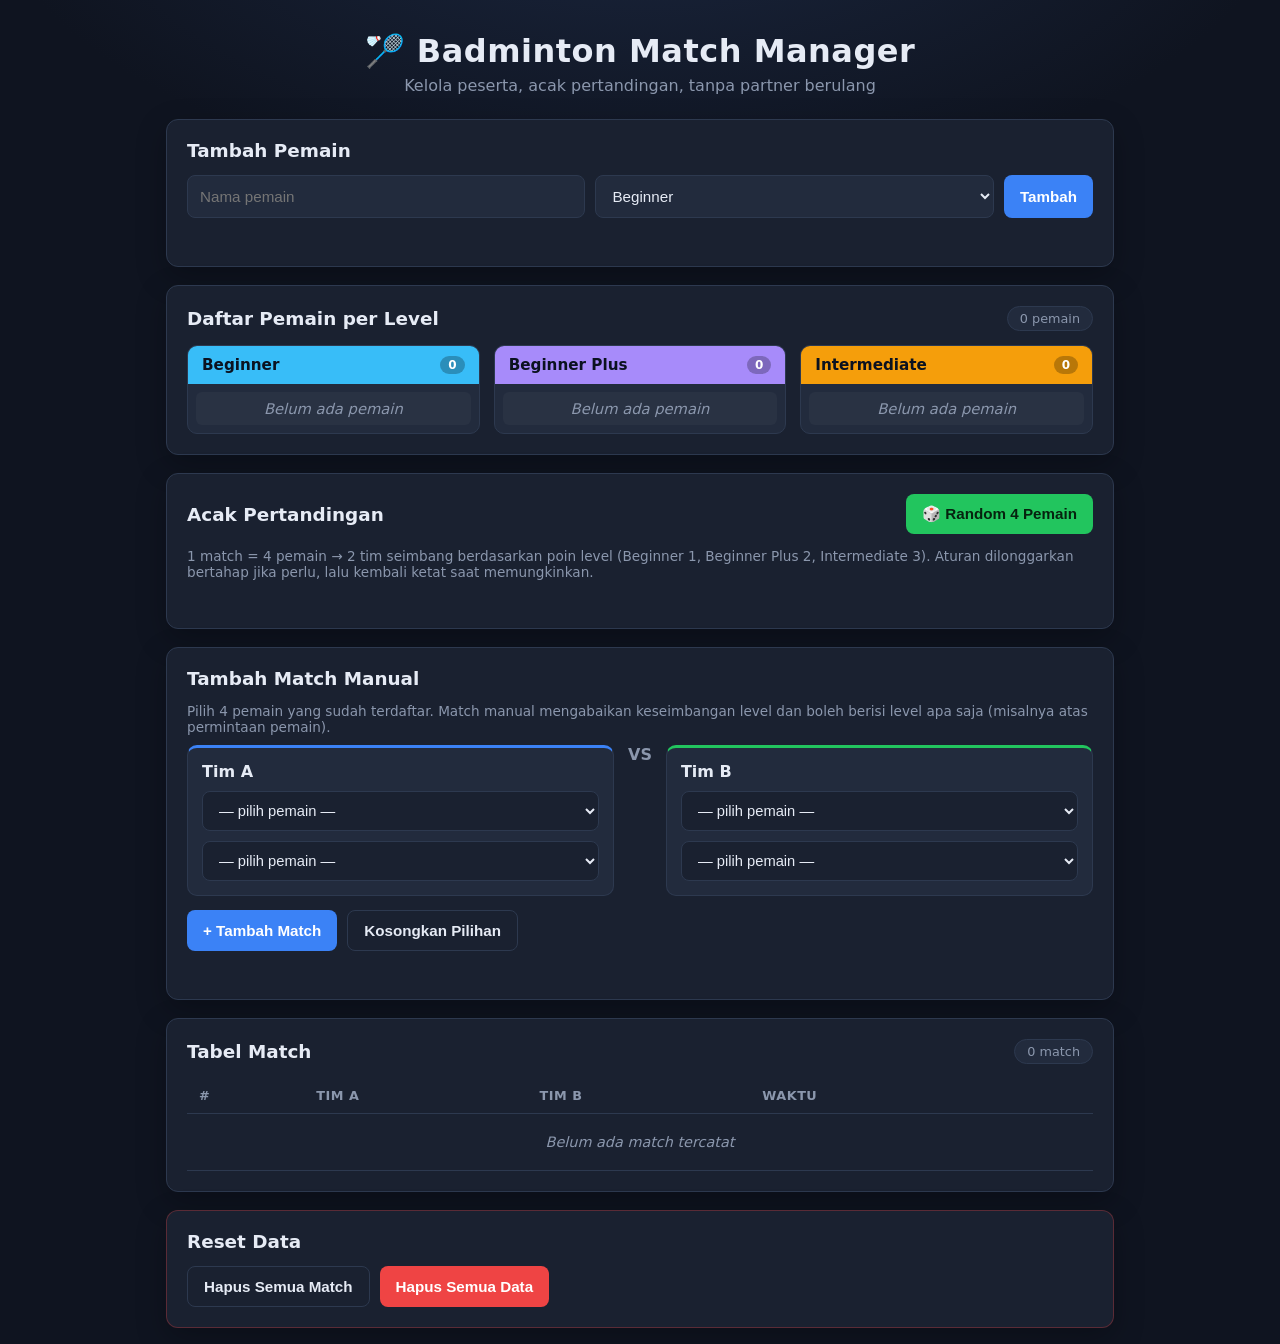
==== badminton.html @ 167b648d "Add files via upload" ====
<!DOCTYPE html>
<html lang="id">
<head>
  <meta charset="UTF-8" />
  <meta name="viewport" content="width=device-width, initial-scale=1.0" />
  <title>Badminton Match Manager</title>
  <style>
:root {
  --bg: #0f1420;
  --card: #1a2130;
  --card-2: #222b3d;
  --border: #2d394f;
  --text: #e6ebf5;
  --muted: #8b97ad;
  --primary: #3b82f6;
  --primary-dark: #2563eb;
  --accent: #22c55e;
  --accent-dark: #16a34a;
  --danger: #ef4444;
  --beginner: #38bdf8;
  --beginner-plus: #a78bfa;
  --intermediate: #f59e0b;
  --radius: 12px;
}

* { box-sizing: border-box; }

body {
  margin: 0;
  font-family: "Segoe UI", system-ui, -apple-system, sans-serif;
  background: radial-gradient(1200px 600px at 50% -10%, #1b2740 0%, var(--bg) 55%);
  color: var(--text);
  min-height: 100vh;
}

.app-header {
  text-align: center;
  padding: 32px 16px 8px;
}
.app-header h1 {
  margin: 0;
  font-size: 2rem;
  letter-spacing: 0.5px;
}
.subtitle {
  color: var(--muted);
  margin: 6px 0 0;
}

.container {
  max-width: 980px;
  margin: 0 auto;
  padding: 16px;
  display: flex;
  flex-direction: column;
  gap: 18px;
}

.card {
  background: var(--card);
  border: 1px solid var(--border);
  border-radius: var(--radius);
  padding: 20px;
  box-shadow: 0 10px 30px rgba(0, 0, 0, 0.25);
}
.card h2 {
  margin: 0 0 14px;
  font-size: 1.15rem;
}

.section-head {
  display: flex;
  align-items: center;
  justify-content: space-between;
  gap: 12px;
  flex-wrap: wrap;
  margin-bottom: 14px;
}
.section-head h2 { margin: 0; }

/* ---------- Form ---------- */
.player-form {
  display: flex;
  gap: 10px;
  flex-wrap: wrap;
}
.player-form input,
.player-form select {
  flex: 1 1 180px;
  padding: 11px 12px;
  border-radius: 8px;
  border: 1px solid var(--border);
  background: var(--card-2);
  color: var(--text);
  font-size: 0.95rem;
}
.player-form input:focus,
.player-form select:focus {
  outline: none;
  border-color: var(--primary);
}

/* ---------- Buttons ---------- */
.btn {
  border: none;
  border-radius: 8px;
  padding: 11px 16px;
  font-size: 0.95rem;
  font-weight: 600;
  cursor: pointer;
  transition: transform 0.05s ease, background 0.15s ease, opacity 0.15s ease;
}
.btn:active { transform: translateY(1px); }
.btn-primary { background: var(--primary); color: #fff; }
.btn-primary:hover { background: var(--primary-dark); }
.btn-accent { background: var(--accent); color: #06220f; }
.btn-accent:hover { background: var(--accent-dark); color: #fff; }
.btn-ghost {
  background: transparent;
  color: var(--text);
  border: 1px solid var(--border);
}
.btn-ghost:hover { background: var(--card-2); }
.btn-danger { background: var(--danger); color: #fff; }
.btn-danger:hover { opacity: 0.9; }

.form-message {
  margin: 10px 0 0;
  min-height: 18px;
  font-size: 0.88rem;
}
.form-message.error { color: #fca5a5; }
.form-message.success { color: #86efac; }

.hint {
  color: var(--muted);
  font-size: 0.85rem;
  margin: 0 0 10px;
}

.pill {
  background: var(--card-2);
  border: 1px solid var(--border);
  color: var(--muted);
  padding: 4px 12px;
  border-radius: 999px;
  font-size: 0.8rem;
}

/* ---------- Levels grid ---------- */
.levels-grid {
  display: grid;
  grid-template-columns: repeat(auto-fit, minmax(240px, 1fr));
  gap: 14px;
}
.level-col {
  background: var(--card-2);
  border: 1px solid var(--border);
  border-radius: 10px;
  overflow: hidden;
}
.level-col-head {
  padding: 10px 14px;
  font-weight: 700;
  font-size: 0.95rem;
  display: flex;
  justify-content: space-between;
  align-items: center;
  color: #0b1220;
}
.level-col-head .count {
  font-size: 0.75rem;
  background: rgba(0,0,0,0.25);
  color: #fff;
  padding: 2px 8px;
  border-radius: 999px;
}
.level-Beginner .level-col-head { background: var(--beginner); }
.level-BeginnerPlus .level-col-head { background: var(--beginner-plus); }
.level-Intermediate .level-col-head { background: var(--intermediate); }

.level-col ul {
  list-style: none;
  margin: 0;
  padding: 8px;
  min-height: 40px;
}
.level-col li {
  display: flex;
  justify-content: space-between;
  align-items: center;
  gap: 8px;
  padding: 8px 10px;
  border-radius: 6px;
  font-size: 0.92rem;
}
.level-col li:nth-child(odd) { background: rgba(255,255,255,0.03); }
.player-name {
  overflow: hidden;
  text-overflow: ellipsis;
  white-space: nowrap;
}
.player-meta {
  display: flex;
  align-items: center;
  gap: 6px;
  flex-shrink: 0;
}
.play-count {
  font-size: 0.72rem;
  font-weight: 700;
  color: var(--text);
  background: rgba(255, 255, 255, 0.08);
  border: 1px solid var(--border);
  padding: 2px 8px;
  border-radius: 999px;
  white-space: nowrap;
}
.level-col .empty {
  color: var(--muted);
  font-style: italic;
  justify-content: center;
}
.remove-player {
  background: transparent;
  border: none;
  color: var(--danger);
  cursor: pointer;
  font-size: 1rem;
  line-height: 1;
  padding: 2px 6px;
  border-radius: 4px;
}
.remove-player:hover { background: rgba(239,68,68,0.15); }

/* ---------- Match preview ---------- */
.match-preview {
  display: grid;
  grid-template-columns: 1fr auto 1fr;
  align-items: center;
  gap: 14px;
  margin-top: 8px;
}
.team {
  background: var(--card-2);
  border: 1px solid var(--border);
  border-radius: 10px;
  padding: 14px;
}
.team h3 { margin: 0 0 10px; font-size: 1rem; }
.team-a { border-top: 3px solid var(--primary); }
.team-b { border-top: 3px solid var(--accent); }
.team ul { list-style: none; margin: 0; padding: 0; }
.team li {
  padding: 7px 0;
  display: flex;
  justify-content: space-between;
  gap: 8px;
  border-bottom: 1px dashed var(--border);
}
.team li:last-child { border-bottom: none; }
.vs {
  font-weight: 800;
  color: var(--muted);
  text-align: center;
}
.badge {
  font-size: 0.72rem;
  padding: 2px 8px;
  border-radius: 999px;
  color: #0b1220;
  font-weight: 700;
  white-space: nowrap;
}
.badge-Beginner { background: var(--beginner); }
.badge-BeginnerPlus { background: var(--beginner-plus); }
.badge-Intermediate { background: var(--intermediate); }

.match-confirm {
  display: flex;
  gap: 10px;
  margin-top: 14px;
}

/* ---------- Add match manual ---------- */
.manual-grid {
  display: grid;
  grid-template-columns: 1fr auto 1fr;
  align-items: start;
  gap: 14px;
  margin-top: 8px;
}
.manual-team {
  background: var(--card-2);
  border: 1px solid var(--border);
  border-radius: 10px;
  padding: 14px;
  display: flex;
  flex-direction: column;
  gap: 10px;
}
.manual-team h3 { margin: 0; font-size: 1rem; }
.manual-team-a { border-top: 3px solid var(--primary); }
.manual-team-b { border-top: 3px solid var(--accent); }
.manual-select {
  padding: 10px 12px;
  border-radius: 8px;
  border: 1px solid var(--border);
  background: var(--card);
  color: var(--text);
  font-size: 0.92rem;
}
.manual-select:focus { outline: none; border-color: var(--primary); }
.manual-actions {
  display: flex;
  gap: 10px;
  margin-top: 14px;
  flex-wrap: wrap;
}
@media (max-width: 560px) {
  .manual-grid { grid-template-columns: 1fr; }
}

/* ---------- Match table ---------- */
.table-wrap { overflow-x: auto; }
.match-table {
  width: 100%;
  border-collapse: collapse;
  font-size: 0.9rem;
}
.match-table th,
.match-table td {
  text-align: left;
  padding: 10px 12px;
  border-bottom: 1px solid var(--border);
  vertical-align: top;
}
.match-table th {
  color: var(--muted);
  font-weight: 600;
  font-size: 0.8rem;
  text-transform: uppercase;
  letter-spacing: 0.5px;
}
.match-table tbody tr:hover { background: rgba(255,255,255,0.02); }
.team-cell span { display: block; }
.delete-match {
  background: transparent;
  border: none;
  color: var(--danger);
  cursor: pointer;
  font-size: 1rem;
}
.delete-match:hover { text-decoration: underline; }

.empty-row td {
  text-align: center;
  color: var(--muted);
  font-style: italic;
  padding: 20px;
}

/* ---------- Reset ---------- */
.danger-zone { border-color: rgba(239,68,68,0.3); }
.reset-buttons { display: flex; gap: 10px; flex-wrap: wrap; }

.hidden { display: none !important; }

@media (max-width: 560px) {
  .match-preview { grid-template-columns: 1fr; }
  .vs { padding: 6px 0; }
}
  </style>
</head>
<body>
  <header class="app-header">
    <h1>🏸 Badminton Match Manager</h1>
    <p class="subtitle">Kelola peserta, acak pertandingan, tanpa partner berulang</p>
  </header>

  <main class="container">
    <!-- ====== FORM TAMBAH PEMAIN ====== -->
    <section class="card">
      <h2>Tambah Pemain</h2>
      <form id="player-form" class="player-form">
        <input
          type="text"
          id="player-name"
          placeholder="Nama pemain"
          autocomplete="off"
          required
        />
        <select id="player-level" required>
          <option value="Beginner">Beginner</option>
          <option value="Beginner Plus">Beginner Plus</option>
          <option value="Intermediate">Intermediate</option>
        </select>
        <button type="submit" class="btn btn-primary">Tambah</button>
      </form>
      <p id="form-message" class="form-message"></p>
    </section>

    <!-- ====== TABEL PEMAIN PER LEVEL ====== -->
    <section class="card">
      <div class="section-head">
        <h2>Daftar Pemain per Level</h2>
        <span id="player-count" class="pill">0 pemain</span>
      </div>
      <div class="levels-grid" id="levels-grid">
        <!-- diisi oleh JS -->
      </div>
    </section>

    <!-- ====== KONTROL RANDOM MATCH ====== -->
    <section class="card">
      <div class="section-head">
        <h2>Acak Pertandingan</h2>
        <button id="random-btn" class="btn btn-accent">🎲 Random 4 Pemain</button>
      </div>
      <p class="hint">
        1 match = 4 pemain → 2 tim seimbang berdasarkan poin level
        (Beginner 1, Beginner Plus 2, Intermediate 3). Aturan dilonggarkan
        bertahap jika perlu, lalu kembali ketat saat memungkinkan.
      </p>
      <p id="random-message" class="form-message"></p>

      <div id="match-preview" class="match-preview hidden">
        <div class="team team-a">
          <h3>Tim A</h3>
          <ul id="team-a-list"></ul>
        </div>
        <div class="vs">VS</div>
        <div class="team team-b">
          <h3>Tim B</h3>
          <ul id="team-b-list"></ul>
        </div>
      </div>
      <div id="match-confirm" class="match-confirm hidden">
        <button id="save-match-btn" class="btn btn-primary">✓ Simpan Match</button>
        <button id="reroll-btn" class="btn btn-ghost">↻ Acak Lagi</button>
      </div>
    </section>

    <!-- ====== ADD MATCH MANUAL ====== -->
    <section class="card">
      <h2>Tambah Match Manual</h2>
      <p class="hint">
        Pilih 4 pemain yang sudah terdaftar. Match manual mengabaikan keseimbangan level
        dan boleh berisi level apa saja (misalnya atas permintaan pemain).
      </p>
      <div class="manual-grid">
        <div class="manual-team manual-team-a">
          <h3>Tim A</h3>
          <select class="manual-select" id="manual-a1"></select>
          <select class="manual-select" id="manual-a2"></select>
        </div>
        <div class="vs">VS</div>
        <div class="manual-team manual-team-b">
          <h3>Tim B</h3>
          <select class="manual-select" id="manual-b1"></select>
          <select class="manual-select" id="manual-b2"></select>
        </div>
      </div>
      <div class="manual-actions">
        <button id="manual-add-btn" class="btn btn-primary">+ Tambah Match</button>
        <button id="manual-clear-btn" class="btn btn-ghost">Kosongkan Pilihan</button>
      </div>
      <p id="manual-message" class="form-message"></p>
    </section>

    <!-- ====== TABEL MATCH ====== -->
    <section class="card">
      <div class="section-head">
        <h2>Tabel Match</h2>
        <span id="match-count" class="pill">0 match</span>
      </div>
      <div class="table-wrap">
        <table class="match-table">
          <thead>
            <tr>
              <th>#</th>
              <th>Tim A</th>
              <th>Tim B</th>
              <th>Waktu</th>
              <th></th>
            </tr>
          </thead>
          <tbody id="match-tbody">
            <!-- diisi oleh JS -->
          </tbody>
        </table>
      </div>
    </section>

    <!-- ====== RESET ====== -->
    <section class="card danger-zone">
      <div class="section-head">
        <h2>Reset Data</h2>
      </div>
      <div class="reset-buttons">
        <button id="reset-matches-btn" class="btn btn-ghost">Hapus Semua Match</button>
        <button id="reset-all-btn" class="btn btn-danger">Hapus Semua Data</button>
      </div>
    </section>
  </main>

  <script>
/* =========================================================
   Badminton Match Manager (versi satu file / standalone)
   ========================================================= */

const LEVELS = ["Beginner", "Beginner Plus", "Intermediate"];
const STORAGE_KEY = "badminton_data_v1";

/** Poin tiap level untuk menilai keseimbangan tim (total poin tim harus sama). */
const LEVEL_POINTS = {
  "Beginner": 1,
  "Beginner Plus": 2,
  "Intermediate": 3,
};

let state = { players: [], matches: [] };
let pendingMatch = null;

/* ---------------- Persistence ---------------- */
function load() {
  try {
    const raw = localStorage.getItem(STORAGE_KEY);
    if (raw) state = JSON.parse(raw);
  } catch (e) {
    console.warn("Gagal memuat data:", e);
  }
  if (!Array.isArray(state.players)) state.players = [];
  if (!Array.isArray(state.matches)) state.matches = [];
}

function save() {
  localStorage.setItem(STORAGE_KEY, JSON.stringify(state));
}

/* ---------------- Helpers ---------------- */
function uid() {
  return Date.now().toString(36) + Math.random().toString(36).slice(2, 7);
}

function levelClass(level) {
  return level.replace(/\s+/g, "");
}

function playerById(id) {
  return state.players.find((p) => p.id === id);
}

function shuffle(arr) {
  const a = arr.slice();
  for (let i = a.length - 1; i > 0; i--) {
    const j = Math.floor(Math.random() * (i + 1));
    [a[i], a[j]] = [a[j], a[i]];
  }
  return a;
}

function buildPastPartners() {
  const set = new Set();
  const addPair = (a, b) => set.add([a, b].sort().join("|"));
  for (const m of state.matches) {
    if (m.teamA.length === 2) addPair(m.teamA[0], m.teamA[1]);
    if (m.teamB.length === 2) addPair(m.teamB[0], m.teamB[1]);
  }
  return set;
}

function pairKey(a, b) {
  return [a, b].sort().join("|");
}

function buildPlayCounts() {
  const counts = {};
  for (const m of state.matches) {
    for (const id of [...m.teamA, ...m.teamB]) {
      counts[id] = (counts[id] || 0) + 1;
    }
  }
  return counts;
}

/* ---------------- Rendering: Players ---------------- */
function renderPlayers() {
  const grid = document.getElementById("levels-grid");
  grid.innerHTML = "";

  const playCounts = buildPlayCounts();

  for (const level of LEVELS) {
    const group = state.players.filter((p) => p.level === level);
    const col = document.createElement("div");
    col.className = `level-col level-${levelClass(level)}`;

    col.innerHTML = `
      <div class="level-col-head">
        <span>${level}</span>
        <span class="count">${group.length}</span>
      </div>
      <ul></ul>
    `;
    const ul = col.querySelector("ul");

    if (group.length === 0) {
      const li = document.createElement("li");
      li.className = "empty";
      li.textContent = "Belum ada pemain";
      ul.appendChild(li);
    } else {
      for (const p of group) {
        const li = document.createElement("li");

        const name = document.createElement("span");
        name.className = "player-name";
        name.textContent = p.name;

        const plays = playCounts[p.id] || 0;
        const count = document.createElement("span");
        count.className = "play-count";
        count.title = `Sudah main ${plays} kali`;
        count.textContent = `🏸 ${plays}×`;

        const btn = document.createElement("button");
        btn.className = "remove-player";
        btn.title = "Hapus pemain";
        btn.textContent = "✕";
        btn.addEventListener("click", () => removePlayer(p.id));

        const right = document.createElement("span");
        right.className = "player-meta";
        right.appendChild(count);
        right.appendChild(btn);

        li.appendChild(name);
        li.appendChild(right);
        ul.appendChild(li);
      }
    }
    grid.appendChild(col);
  }

  document.getElementById("player-count").textContent =
    `${state.players.length} pemain`;

  renderManualSelects();
}

/* ---------------- Rendering: Matches ---------------- */
function teamCellHtml(ids) {
  return ids
    .map((id) => {
      const p = playerById(id);
      const name = p ? p.name : "(dihapus)";
      const lvl = p ? p.level : "";
      const cls = p ? levelClass(p.level) : "";
      return `<span><strong>${escapeHtml(name)}</strong> <small class="badge badge-${cls}">${lvl}</small></span>`;
    })
    .join("");
}

function renderMatches() {
  const tbody = document.getElementById("match-tbody");
  tbody.innerHTML = "";

  if (state.matches.length === 0) {
    tbody.innerHTML = `<tr class="empty-row"><td colspan="5">Belum ada match tercatat</td></tr>`;
  } else {
    state.matches.forEach((m, idx) => {
      const tr = document.createElement("tr");
      tr.innerHTML = `
        <td>${idx + 1}</td>
        <td class="team-cell">${teamCellHtml(m.teamA)}</td>
        <td class="team-cell">${teamCellHtml(m.teamB)}</td>
        <td>${m.time}</td>
        <td><button class="delete-match" data-id="${m.id}">Hapus</button></td>
      `;
      tbody.appendChild(tr);
    });
    tbody.querySelectorAll(".delete-match").forEach((btn) => {
      btn.addEventListener("click", () => deleteMatch(btn.dataset.id));
    });
  }

  document.getElementById("match-count").textContent =
    `${state.matches.length} match`;
}

function escapeHtml(str) {
  return String(str).replace(/[&<>"']/g, (c) => ({
    "&": "&amp;", "<": "&lt;", ">": "&gt;", '"': "&quot;", "'": "&#39;",
  }[c]));
}

/* ---------------- Actions: Players ---------------- */
function addPlayer(name, level) {
  name = name.trim();
  const msg = document.getElementById("form-message");

  if (!name) {
    showMsg(msg, "Nama tidak boleh kosong.", "error");
    return false;
  }
  const exists = state.players.some(
    (p) => p.name.toLowerCase() === name.toLowerCase()
  );
  if (exists) {
    showMsg(msg, `Pemain "${name}" sudah ada.`, "error");
    return false;
  }

  state.players.push({ id: uid(), name, level });
  save();
  renderPlayers();
  showMsg(msg, `"${name}" ditambahkan ke level ${level}.`, "success");
  return true;
}

function removePlayer(id) {
  const p = playerById(id);
  if (!p) return;
  if (!confirm(`Hapus pemain "${p.name}"?`)) return;
  state.players = state.players.filter((x) => x.id !== id);
  save();
  renderPlayers();
}

/* ---------------- Random Match Logic ---------------- */
function teamPoints(team) {
  return team.reduce((sum, p) => sum + (LEVEL_POINTS[p.level] || 0), 0);
}

function isBalanced(teamA, teamB) {
  return teamPoints(teamA) === teamPoints(teamB);
}

function collectCandidates(pool, past, rules) {
  const out = [];
  if (pool.length < 4) return out;

  for (const four of combinations(pool, 4)) {
    for (const [teamA, teamB] of teamSplits(four)) {
      const balanced = isBalanced(teamA, teamB);
      if (rules.balanced && !balanced) continue;

      const repeated =
        past.has(pairKey(teamA[0].id, teamA[1].id)) ||
        past.has(pairKey(teamB[0].id, teamB[1].id));
      if (rules.noRepeatPartner && repeated) continue;

      out.push({ teamA, teamB, balanced, repeated });
    }
  }
  return out;
}

function generateMatch() {
  if (state.players.length < 4) {
    return { error: "Butuh minimal 4 pemain untuk membuat match." };
  }

  const past = buildPastPartners();
  const playCounts = buildPlayCounts();

  const minPlays = Math.min(...state.players.map((p) => playCounts[p.id] || 0));
  const eligible = state.players.filter(
    (p) => (playCounts[p.id] || 0) === minPlays
  );
  const everyone = state.players;

  const stages = [
    { pool: eligible, rules: { balanced: true, noRepeatPartner: true }, relaxed: [] },
    { pool: eligible, rules: { balanced: false, noRepeatPartner: true }, relaxed: ["keseimbangan level"] },
    { pool: eligible, rules: { balanced: false, noRepeatPartner: false }, relaxed: ["keseimbangan level", "tanpa partner berulang"] },
    { pool: everyone, rules: { balanced: false, noRepeatPartner: false }, relaxed: ["keseimbangan level", "tanpa partner berulang", "pemerataan giliran"] },
  ];

  for (const stage of stages) {
    const candidates = collectCandidates(stage.pool, past, stage.rules);
    if (candidates.length === 0) continue;

    const best = pickBestCandidate(candidates);
    return {
      teamA: best.teamA,
      teamB: best.teamB,
      note: best.balanced ? "seimbang" : "tidak-seimbang",
      relaxed: stage.relaxed,
    };
  }

  return {
    error:
      "Tidak ada kombinasi 4 pemain yang bisa dibentuk sama sekali. " +
      "Pastikan ada minimal 4 pemain terdaftar.",
  };
}

function pickBestCandidate(candidates) {
  const tiers = [
    candidates.filter((c) => c.balanced && !c.repeated),
    candidates.filter((c) => c.balanced && c.repeated),
    candidates.filter((c) => !c.balanced && !c.repeated),
    candidates.filter((c) => !c.balanced && c.repeated),
  ];
  for (const tier of tiers) {
    if (tier.length > 0) return shuffle(tier)[0];
  }
  return shuffle(candidates)[0];
}

function combinations(arr, k) {
  const res = [];
  const combo = [];
  (function rec(start) {
    if (combo.length === k) {
      res.push(combo.slice());
      return;
    }
    for (let i = start; i < arr.length; i++) {
      combo.push(arr[i]);
      rec(i + 1);
      combo.pop();
    }
  })(0);
  return res;
}

function teamSplits(four) {
  const [a, b, c, d] = four;
  return [
    [[a, b], [c, d]],
    [[a, c], [b, d]],
    [[a, d], [b, c]],
  ];
}

/* ---------------- Match preview & save ---------------- */
function showPreview(match) {
  pendingMatch = { teamA: match.teamA, teamB: match.teamB };

  const fill = (ulId, team) => {
    const ul = document.getElementById(ulId);
    ul.innerHTML = "";
    for (const p of team) {
      const li = document.createElement("li");
      li.innerHTML = `<span>${escapeHtml(p.name)}</span>
        <span class="badge badge-${levelClass(p.level)}">${p.level}</span>`;
      ul.appendChild(li);
    }
  };
  fill("team-a-list", match.teamA);
  fill("team-b-list", match.teamB);

  document.querySelector("#match-preview .team-a h3").textContent =
    `Tim A (${teamPoints(match.teamA)} poin)`;
  document.querySelector("#match-preview .team-b h3").textContent =
    `Tim B (${teamPoints(match.teamB)} poin)`;

  document.getElementById("match-preview").classList.remove("hidden");
  document.getElementById("match-confirm").classList.remove("hidden");
}

function hidePreview() {
  pendingMatch = null;
  document.getElementById("match-preview").classList.add("hidden");
  document.getElementById("match-confirm").classList.add("hidden");
}

function doRandom() {
  const msg = document.getElementById("random-message");
  if (state.players.length < 4) {
    showMsg(msg, "Butuh minimal 4 pemain untuk membuat match.", "error");
    hidePreview();
    return;
  }
  const result = generateMatch();
  if (result.error) {
    showMsg(msg, result.error, "error");
    hidePreview();
    return;
  }
  let text = "Match diacak. ";
  text += result.note === "seimbang" ? "Tim seimbang (poin sama)." : "Tim TIDAK seimbang (poin beda).";
  if (result.relaxed && result.relaxed.length > 0) {
    text += ` Aturan dilonggarkan sementara: ${result.relaxed.join(", ")}.`;
  }
  text += " Periksa lalu simpan.";

  const style = result.relaxed && result.relaxed.length > 0 ? "error" : "success";
  showMsg(msg, text, style);
  showPreview(result);
}

function commitMatch(teamAIds, teamBIds) {
  const now = new Date();
  const time = now.toLocaleString("id-ID", {
    day: "2-digit", month: "2-digit", year: "numeric",
    hour: "2-digit", minute: "2-digit",
  });
  state.matches.push({ id: uid(), teamA: teamAIds, teamB: teamBIds, time });
  save();
  renderMatches();
  renderPlayers();
}

function saveMatch() {
  if (!pendingMatch) return;
  commitMatch(
    pendingMatch.teamA.map((p) => p.id),
    pendingMatch.teamB.map((p) => p.id)
  );
  hidePreview();
  showMsg(
    document.getElementById("random-message"),
    "Match tersimpan ke tabel.",
    "success"
  );
}

/* ---------------- Add Match Manual ---------------- */
const MANUAL_SLOTS = ["manual-a1", "manual-a2", "manual-b1", "manual-b2"];

function renderManualSelects() {
  const sorted = state.players
    .slice()
    .sort((a, b) => a.name.localeCompare(b.name, "id"));

  for (const slotId of MANUAL_SLOTS) {
    const sel = document.getElementById(slotId);
    if (!sel) continue;
    const prev = sel.value;
    sel.innerHTML = '<option value="">— pilih pemain —</option>';
    for (const p of sorted) {
      const opt = document.createElement("option");
      opt.value = p.id;
      opt.textContent = `${p.name} (${p.level})`;
      sel.appendChild(opt);
    }
    if (prev && sorted.some((p) => p.id === prev)) sel.value = prev;
  }
}

function clearManualSelects() {
  for (const slotId of MANUAL_SLOTS) {
    const sel = document.getElementById(slotId);
    if (sel) sel.value = "";
  }
}

function addManualMatch() {
  const msg = document.getElementById("manual-message");
  const ids = MANUAL_SLOTS.map((id) => document.getElementById(id).value);

  if (ids.some((v) => !v)) {
    showMsg(msg, "Pilih keempat pemain terlebih dulu.", "error");
    return;
  }
  if (new Set(ids).size !== 4) {
    showMsg(msg, "Setiap pemain hanya boleh dipilih sekali. Ada nama yang terduplikat.", "error");
    return;
  }

  const teamA = [ids[0], ids[1]];
  const teamB = [ids[2], ids[3]];

  const past = buildPastPartners();
  const dupPairs = [];
  if (past.has(pairKey(teamA[0], teamA[1]))) {
    dupPairs.push(`${playerById(teamA[0]).name} & ${playerById(teamA[1]).name}`);
  }
  if (past.has(pairKey(teamB[0], teamB[1]))) {
    dupPairs.push(`${playerById(teamB[0]).name} & ${playerById(teamB[1]).name}`);
  }
  if (dupPairs.length > 0) {
    const ok = confirm(
      "Pasangan berikut sudah pernah satu tim sebelumnya:\n- " +
        dupPairs.join("\n- ") +
        "\n\nTetap tambahkan match manual ini?"
    );
    if (!ok) return;
  }

  commitMatch(teamA, teamB);
  clearManualSelects();
  showMsg(msg, "Match manual ditambahkan ke tabel.", "success");
}

function deleteMatch(id) {
  if (!confirm("Hapus match ini? Pasangan partner-nya akan bisa diacak lagi.")) return;
  state.matches = state.matches.filter((m) => m.id !== id);
  save();
  renderMatches();
  renderPlayers();
}

/* ---------------- UI utils ---------------- */
function showMsg(el, text, type) {
  el.textContent = text;
  el.className = "form-message " + (type || "");
}

/* ---------------- Reset ---------------- */
function resetMatches() {
  if (!confirm("Hapus SEMUA match? Pemain tetap tersimpan.")) return;
  state.matches = [];
  save();
  renderMatches();
  renderPlayers();
  hidePreview();
}

function resetAll() {
  if (!confirm("Hapus SEMUA data (pemain + match)? Tindakan ini tidak bisa dibatalkan.")) return;
  state = { players: [], matches: [] };
  save();
  renderPlayers();
  renderMatches();
  hidePreview();
}

/* ---------------- Init ---------------- */
function init() {
  load();
  renderPlayers();
  renderMatches();

  document.getElementById("player-form").addEventListener("submit", (e) => {
    e.preventDefault();
    const nameInput = document.getElementById("player-name");
    const levelInput = document.getElementById("player-level");
    if (addPlayer(nameInput.value, levelInput.value)) {
      nameInput.value = "";
      nameInput.focus();
    }
  });

  document.getElementById("random-btn").addEventListener("click", doRandom);
  document.getElementById("reroll-btn").addEventListener("click", doRandom);
  document.getElementById("save-match-btn").addEventListener("click", saveMatch);
  document.getElementById("reset-matches-btn").addEventListener("click", resetMatches);
  document.getElementById("reset-all-btn").addEventListener("click", resetAll);

  document.getElementById("manual-add-btn").addEventListener("click", addManualMatch);
  document.getElementById("manual-clear-btn").addEventListener("click", () => {
    clearManualSelects();
    showMsg(document.getElementById("manual-message"), "", "");
  });
}

document.addEventListener("DOMContentLoaded", init);
  </script>
</body>
</html>
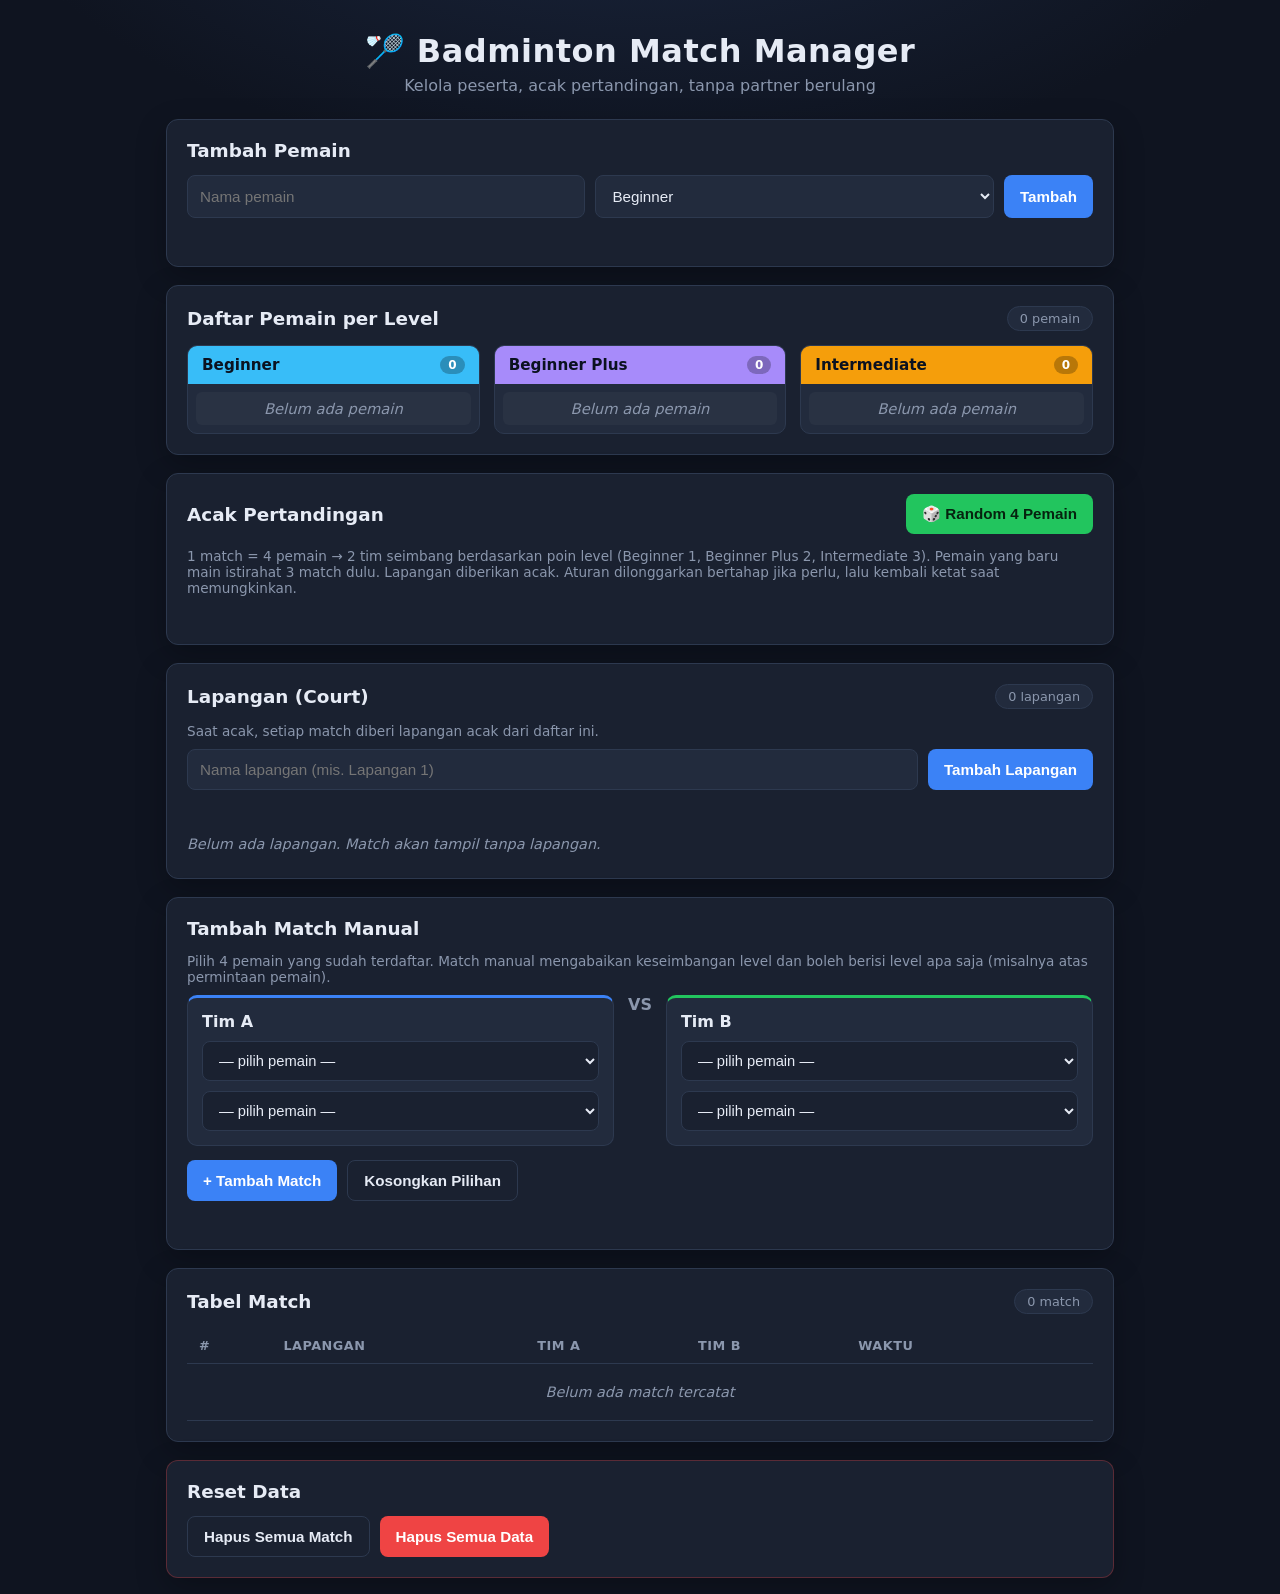
==== commit b9a0476a: "Add files via upload" ====
--- a/badminton.html
+++ b/badminton.html
@@ -216,6 +216,16 @@
   border-radius: 999px;
   white-space: nowrap;
 }
+.player-level-select {
+  font-size: 0.72rem;
+  color: var(--text);
+  background: var(--card);
+  border: 1px solid var(--border);
+  border-radius: 6px;
+  padding: 2px 4px;
+  max-width: 120px;
+}
+.player-level-select:focus { outline: none; border-color: var(--primary); }
 .level-col .empty {
   color: var(--muted);
   font-style: italic;
@@ -319,6 +329,72 @@
 }
 @media (max-width: 560px) {
   .manual-grid { grid-template-columns: 1fr; }
+}
+
+/* ---------- Courts ---------- */
+.court-list {
+  list-style: none;
+  margin: 12px 0 0;
+  padding: 0;
+  display: flex;
+  flex-wrap: wrap;
+  gap: 8px;
+}
+.court-list li {
+  display: flex;
+  align-items: center;
+  gap: 8px;
+  background: var(--card-2);
+  border: 1px solid var(--border);
+  border-radius: 999px;
+  padding: 6px 6px 6px 14px;
+  font-size: 0.9rem;
+}
+.court-list .empty {
+  background: transparent;
+  border: none;
+  color: var(--muted);
+  font-style: italic;
+  padding: 6px 0;
+}
+.court-list .remove-court {
+  background: transparent;
+  border: none;
+  color: var(--danger);
+  cursor: pointer;
+  font-size: 1rem;
+  line-height: 1;
+  padding: 2px 6px;
+  border-radius: 999px;
+}
+.court-list .remove-court:hover { background: rgba(239,68,68,0.15); }
+
+/* ---------- Court cell + copy button in match table ---------- */
+.court-tag {
+  display: inline-block;
+  background: rgba(59,130,246,0.15);
+  border: 1px solid var(--primary);
+  color: #cfe0ff;
+  padding: 2px 10px;
+  border-radius: 999px;
+  font-size: 0.8rem;
+  font-weight: 700;
+  white-space: nowrap;
+}
+.copy-match {
+  background: transparent;
+  border: 1px solid var(--border);
+  color: var(--text);
+  cursor: pointer;
+  font-size: 0.82rem;
+  padding: 4px 10px;
+  border-radius: 6px;
+  margin-right: 6px;
+}
+.copy-match:hover { background: var(--card-2); }
+.copy-match.copied {
+  border-color: var(--accent);
+  color: #86efac;
 }
 
 /* ---------- Match table ---------- */
@@ -419,7 +495,8 @@
       </div>
       <p class="hint">
         1 match = 4 pemain → 2 tim seimbang berdasarkan poin level
-        (Beginner 1, Beginner Plus 2, Intermediate 3). Aturan dilonggarkan
+        (Beginner 1, Beginner Plus 2, Intermediate 3). Pemain yang baru main
+        istirahat 3 match dulu. Lapangan diberikan acak. Aturan dilonggarkan
         bertahap jika perlu, lalu kembali ketat saat memungkinkan.
       </p>
       <p id="random-message" class="form-message"></p>
@@ -439,6 +516,29 @@
         <button id="save-match-btn" class="btn btn-primary">✓ Simpan Match</button>
         <button id="reroll-btn" class="btn btn-ghost">↻ Acak Lagi</button>
       </div>
+    </section>
+
+    <!-- ====== LAPANGAN (COURTS) ====== -->
+    <section class="card">
+      <div class="section-head">
+        <h2>Lapangan (Court)</h2>
+        <span id="court-count" class="pill">0 lapangan</span>
+      </div>
+      <p class="hint">
+        Saat acak, setiap match diberi lapangan acak dari daftar ini.
+      </p>
+      <form id="court-form" class="player-form">
+        <input
+          type="text"
+          id="court-name"
+          placeholder="Nama lapangan (mis. Lapangan 1)"
+          autocomplete="off"
+          required
+        />
+        <button type="submit" class="btn btn-primary">Tambah Lapangan</button>
+      </form>
+      <p id="court-message" class="form-message"></p>
+      <ul id="court-list" class="court-list"></ul>
     </section>
 
     <!-- ====== ADD MATCH MANUAL ====== -->
@@ -479,6 +579,7 @@
           <thead>
             <tr>
               <th>#</th>
+              <th>Lapangan</th>
               <th>Tim A</th>
               <th>Tim B</th>
               <th>Waktu</th>
@@ -519,7 +620,10 @@
   "Intermediate": 3,
 };
 
-let state = { players: [], matches: [] };
+/** Lama istirahat: pemain yang baru main harus duduk 3 match sebelum boleh lagi. */
+const REST_MATCHES = 3;
+
+let state = { players: [], matches: [], courts: [] };
 let pendingMatch = null;
 
 /* ---------------- Persistence ---------------- */
@@ -532,6 +636,7 @@
   }
   if (!Array.isArray(state.players)) state.players = [];
   if (!Array.isArray(state.matches)) state.matches = [];
+  if (!Array.isArray(state.courts)) state.courts = [];
 }
 
 function save() {
@@ -582,6 +687,45 @@
     }
   }
   return counts;
+}
+
+/**
+ * Kumpulan id pemain yang sedang "istirahat": mereka yang ikut bermain
+ * dalam `n` match terakhir. Pemain ini diprioritaskan untuk TIDAK dipilih
+ * di match berikutnya, supaya tidak langsung main lagi berturut-turut.
+ */
+function buildRestingPlayers(n) {
+  const resting = new Set();
+  const recent = state.matches.slice(-n);
+  for (const m of recent) {
+    for (const id of [...m.teamA, ...m.teamB]) resting.add(id);
+  }
+  return resting;
+}
+
+/**
+ * Lapangan berikutnya dengan rotasi round-robin mengikuti urutan daftar
+ * lapangan. Court diambil setelah court match terakhir (melingkar).
+ * Contoh 3 lapangan [6,7,8]: 6 -> 7 -> 8 -> 6 -> ...
+ * Jika belum ada match atau court terakhir sudah dihapus, mulai dari yang pertama.
+ */
+function pickNextCourt() {
+  if (state.courts.length === 0) return null;
+
+  // Cari court dari match terakhir yang punya court.
+  let lastCourt = null;
+  for (let i = state.matches.length - 1; i >= 0; i--) {
+    if (state.matches[i].court) {
+      lastCourt = state.matches[i].court;
+      break;
+    }
+  }
+
+  if (lastCourt === null) return state.courts[0].name;
+
+  const idx = state.courts.findIndex((c) => c.name === lastCourt);
+  if (idx === -1) return state.courts[0].name; // court lama sudah dihapus
+  return state.courts[(idx + 1) % state.courts.length].name;
 }
 
 /* ---------------- Rendering: Players ---------------- */
@@ -624,6 +768,20 @@
         count.title = `Sudah main ${plays} kali`;
         count.textContent = `🏸 ${plays}×`;
 
+        const levelSelect = document.createElement("select");
+        levelSelect.className = "player-level-select";
+        levelSelect.title = "Ubah level pemain";
+        for (const lv of LEVELS) {
+          const opt = document.createElement("option");
+          opt.value = lv;
+          opt.textContent = lv;
+          if (lv === p.level) opt.selected = true;
+          levelSelect.appendChild(opt);
+        }
+        levelSelect.addEventListener("change", () =>
+          changePlayerLevel(p.id, levelSelect.value)
+        );
+
         const btn = document.createElement("button");
         btn.className = "remove-player";
         btn.title = "Hapus pemain";
@@ -633,6 +791,7 @@
         const right = document.createElement("span");
         right.className = "player-meta";
         right.appendChild(count);
+        right.appendChild(levelSelect);
         right.appendChild(btn);
 
         li.appendChild(name);
@@ -667,26 +826,87 @@
   tbody.innerHTML = "";
 
   if (state.matches.length === 0) {
-    tbody.innerHTML = `<tr class="empty-row"><td colspan="5">Belum ada match tercatat</td></tr>`;
+    tbody.innerHTML = `<tr class="empty-row"><td colspan="6">Belum ada match tercatat</td></tr>`;
   } else {
     state.matches.forEach((m, idx) => {
       const tr = document.createElement("tr");
+      const courtHtml = m.court
+        ? `<span class="court-tag">${escapeHtml(m.court)}</span>`
+        : `<span class="court-tag" style="opacity:.5;border-style:dashed">-</span>`;
       tr.innerHTML = `
         <td>${idx + 1}</td>
+        <td>${courtHtml}</td>
         <td class="team-cell">${teamCellHtml(m.teamA)}</td>
         <td class="team-cell">${teamCellHtml(m.teamB)}</td>
         <td>${m.time}</td>
-        <td><button class="delete-match" data-id="${m.id}">Hapus</button></td>
+        <td>
+          <button class="copy-match" data-id="${m.id}">Copy</button>
+          <button class="delete-match" data-id="${m.id}">Hapus</button>
+        </td>
       `;
       tbody.appendChild(tr);
     });
     tbody.querySelectorAll(".delete-match").forEach((btn) => {
       btn.addEventListener("click", () => deleteMatch(btn.dataset.id));
     });
+    tbody.querySelectorAll(".copy-match").forEach((btn) => {
+      btn.addEventListener("click", () => copyMatch(btn.dataset.id, btn));
+    });
   }
 
   document.getElementById("match-count").textContent =
     `${state.matches.length} match`;
+}
+
+/** Teks match untuk disalin: hanya lapangan + nama pemain, tanpa level. */
+function matchCopyText(m) {
+  const names = (ids) =>
+    ids.map((id) => (playerById(id) ? playerById(id).name : "(dihapus)")).join(" & ");
+  const lines = [];
+  if (m.court) lines.push(m.court);
+  lines.push(names(m.teamA));
+  lines.push("vs");
+  lines.push(names(m.teamB));
+  return lines.join("\n");
+}
+
+/** Salin teks match ke clipboard, dengan fallback bila clipboard API tak ada. */
+function copyMatch(id, btn) {
+  const m = state.matches.find((x) => x.id === id);
+  if (!m) return;
+  const text = matchCopyText(m);
+
+  const markCopied = () => {
+    const old = btn.textContent;
+    btn.textContent = "Tersalin ✓";
+    btn.classList.add("copied");
+    setTimeout(() => {
+      btn.textContent = old;
+      btn.classList.remove("copied");
+    }, 1500);
+  };
+
+  if (navigator.clipboard && navigator.clipboard.writeText) {
+    navigator.clipboard.writeText(text).then(markCopied).catch(() => fallbackCopy(text, markCopied));
+  } else {
+    fallbackCopy(text, markCopied);
+  }
+}
+
+function fallbackCopy(text, onDone) {
+  const ta = document.createElement("textarea");
+  ta.value = text;
+  ta.style.position = "fixed";
+  ta.style.opacity = "0";
+  document.body.appendChild(ta);
+  ta.select();
+  try {
+    document.execCommand("copy");
+    if (onDone) onDone();
+  } catch (e) {
+    alert("Gagal menyalin otomatis. Teks:\n\n" + text);
+  }
+  document.body.removeChild(ta);
 }
 
 function escapeHtml(str) {
@@ -728,6 +948,72 @@
   renderPlayers();
 }
 
+/** Ubah level seorang pemain (mis. koreksi level pemain baru). */
+function changePlayerLevel(id, newLevel) {
+  const p = playerById(id);
+  if (!p || !LEVELS.includes(newLevel) || p.level === newLevel) return;
+  p.level = newLevel;
+  save();
+  renderPlayers();
+}
+
+/* ---------------- Actions: Courts (Lapangan) ---------------- */
+function renderCourts() {
+  const ul = document.getElementById("court-list");
+  ul.innerHTML = "";
+
+  if (state.courts.length === 0) {
+    const li = document.createElement("li");
+    li.className = "empty";
+    li.textContent = "Belum ada lapangan. Match akan tampil tanpa lapangan.";
+    ul.appendChild(li);
+  } else {
+    for (const c of state.courts) {
+      const li = document.createElement("li");
+      const name = document.createElement("span");
+      name.textContent = c.name;
+      const btn = document.createElement("button");
+      btn.className = "remove-court";
+      btn.title = "Hapus lapangan";
+      btn.textContent = "✕";
+      btn.addEventListener("click", () => removeCourt(c.id));
+      li.appendChild(name);
+      li.appendChild(btn);
+      ul.appendChild(li);
+    }
+  }
+
+  document.getElementById("court-count").textContent =
+    `${state.courts.length} lapangan`;
+}
+
+function addCourt(name) {
+  name = name.trim();
+  const msg = document.getElementById("court-message");
+  if (!name) {
+    showMsg(msg, "Nama lapangan tidak boleh kosong.", "error");
+    return false;
+  }
+  if (state.courts.some((c) => c.name.toLowerCase() === name.toLowerCase())) {
+    showMsg(msg, `Lapangan "${name}" sudah ada.`, "error");
+    return false;
+  }
+  state.courts.push({ id: uid(), name });
+  save();
+  renderCourts();
+  showMsg(msg, `Lapangan "${name}" ditambahkan.`, "success");
+  return true;
+}
+
+function removeCourt(id) {
+  const c = state.courts.find((x) => x.id === id);
+  if (!c) return;
+  if (!confirm(`Hapus lapangan "${c.name}"?`)) return;
+  state.courts = state.courts.filter((x) => x.id !== id);
+  save();
+  renderCourts();
+}
+
 /* ---------------- Random Match Logic ---------------- */
 function teamPoints(team) {
   return team.reduce((sum, p) => sum + (LEVEL_POINTS[p.level] || 0), 0);
@@ -763,19 +1049,48 @@
   }
 
   const past = buildPastPartners();
+  const resting = buildRestingPlayers(REST_MATCHES);
+
+  // Coba dulu dengan aturan istirahat (pemain yang baru main dikecualikan).
+  // Jika tidak ada cukup pemain untuk membentuk match, ulangi TANPA aturan
+  // istirahat (ignore) supaya match tetap bisa dibuat.
+  let result = searchMatch(past, resting);
+  if (result) return result;
+
+  result = searchMatch(past, new Set()); // tanpa pengecualian istirahat
+  if (result) {
+    if (result.relaxed.indexOf("istirahat pemain") === -1) {
+      result.relaxed = ["istirahat pemain", ...result.relaxed];
+    }
+    return result;
+  }
+
+  return {
+    error:
+      "Tidak ada kombinasi 4 pemain yang bisa dibentuk sama sekali. " +
+      "Pastikan ada minimal 4 pemain terdaftar.",
+  };
+}
+
+/**
+ * Jalankan pencarian match bertahap pada kumpulan pemain yang BUKAN sedang
+ * istirahat (resting dikecualikan). Mengembalikan objek match atau null.
+ */
+function searchMatch(past, resting) {
+  const available = state.players.filter((p) => !resting.has(p.id));
+  if (available.length < 4) return null;
+
   const playCounts = buildPlayCounts();
-
-  const minPlays = Math.min(...state.players.map((p) => playCounts[p.id] || 0));
-  const eligible = state.players.filter(
+  const minPlays = Math.min(...available.map((p) => playCounts[p.id] || 0));
+  const eligible = available.filter(
     (p) => (playCounts[p.id] || 0) === minPlays
   );
-  const everyone = state.players;
 
   const stages = [
     { pool: eligible, rules: { balanced: true, noRepeatPartner: true }, relaxed: [] },
     { pool: eligible, rules: { balanced: false, noRepeatPartner: true }, relaxed: ["keseimbangan level"] },
     { pool: eligible, rules: { balanced: false, noRepeatPartner: false }, relaxed: ["keseimbangan level", "tanpa partner berulang"] },
-    { pool: everyone, rules: { balanced: false, noRepeatPartner: false }, relaxed: ["keseimbangan level", "tanpa partner berulang", "pemerataan giliran"] },
+    { pool: available, rules: { balanced: false, noRepeatPartner: false }, relaxed: ["keseimbangan level", "tanpa partner berulang", "pemerataan giliran"] },
   ];
 
   for (const stage of stages) {
@@ -787,15 +1102,10 @@
       teamA: best.teamA,
       teamB: best.teamB,
       note: best.balanced ? "seimbang" : "tidak-seimbang",
-      relaxed: stage.relaxed,
+      relaxed: stage.relaxed.slice(),
     };
   }
-
-  return {
-    error:
-      "Tidak ada kombinasi 4 pemain yang bisa dibentuk sama sekali. " +
-      "Pastikan ada minimal 4 pemain terdaftar.",
-  };
+  return null;
 }
 
 function pickBestCandidate(candidates) {
@@ -839,7 +1149,11 @@
 
 /* ---------------- Match preview & save ---------------- */
 function showPreview(match) {
-  pendingMatch = { teamA: match.teamA, teamB: match.teamB };
+  pendingMatch = {
+    teamA: match.teamA,
+    teamB: match.teamB,
+    court: pickNextCourt(), // lapangan berikutnya (rotasi round-robin)
+  };
 
   const fill = (ulId, team) => {
     const ul = document.getElementById(ulId);
@@ -854,8 +1168,9 @@
   fill("team-a-list", match.teamA);
   fill("team-b-list", match.teamB);
 
+  const courtLabel = pendingMatch.court ? ` — ${pendingMatch.court}` : "";
   document.querySelector("#match-preview .team-a h3").textContent =
-    `Tim A (${teamPoints(match.teamA)} poin)`;
+    `Tim A (${teamPoints(match.teamA)} poin)${courtLabel}`;
   document.querySelector("#match-preview .team-b h3").textContent =
     `Tim B (${teamPoints(match.teamB)} poin)`;
 
@@ -894,13 +1209,19 @@
   showPreview(result);
 }
 
-function commitMatch(teamAIds, teamBIds) {
+function commitMatch(teamAIds, teamBIds, court) {
   const now = new Date();
   const time = now.toLocaleString("id-ID", {
     day: "2-digit", month: "2-digit", year: "numeric",
     hour: "2-digit", minute: "2-digit",
   });
-  state.matches.push({ id: uid(), teamA: teamAIds, teamB: teamBIds, time });
+  state.matches.push({
+    id: uid(),
+    teamA: teamAIds,
+    teamB: teamBIds,
+    court: court || null,
+    time,
+  });
   save();
   renderMatches();
   renderPlayers();
@@ -910,7 +1231,8 @@
   if (!pendingMatch) return;
   commitMatch(
     pendingMatch.teamA.map((p) => p.id),
-    pendingMatch.teamB.map((p) => p.id)
+    pendingMatch.teamB.map((p) => p.id),
+    pendingMatch.court
   );
   hidePreview();
   showMsg(
@@ -983,7 +1305,7 @@
     if (!ok) return;
   }
 
-  commitMatch(teamA, teamB);
+  commitMatch(teamA, teamB, pickNextCourt());
   clearManualSelects();
   showMsg(msg, "Match manual ditambahkan ke tabel.", "success");
 }
@@ -1013,11 +1335,12 @@
 }
 
 function resetAll() {
-  if (!confirm("Hapus SEMUA data (pemain + match)? Tindakan ini tidak bisa dibatalkan.")) return;
-  state = { players: [], matches: [] };
+  if (!confirm("Hapus SEMUA data (pemain + match + lapangan)? Tindakan ini tidak bisa dibatalkan.")) return;
+  state = { players: [], matches: [], courts: [] };
   save();
   renderPlayers();
   renderMatches();
+  renderCourts();
   hidePreview();
 }
 
@@ -1026,6 +1349,7 @@
   load();
   renderPlayers();
   renderMatches();
+  renderCourts();
 
   document.getElementById("player-form").addEventListener("submit", (e) => {
     e.preventDefault();
@@ -1037,6 +1361,15 @@
     }
   });
 
+  document.getElementById("court-form").addEventListener("submit", (e) => {
+    e.preventDefault();
+    const input = document.getElementById("court-name");
+    if (addCourt(input.value)) {
+      input.value = "";
+      input.focus();
+    }
+  });
+
   document.getElementById("random-btn").addEventListener("click", doRandom);
   document.getElementById("reroll-btn").addEventListener("click", doRandom);
   document.getElementById("save-match-btn").addEventListener("click", saveMatch);
